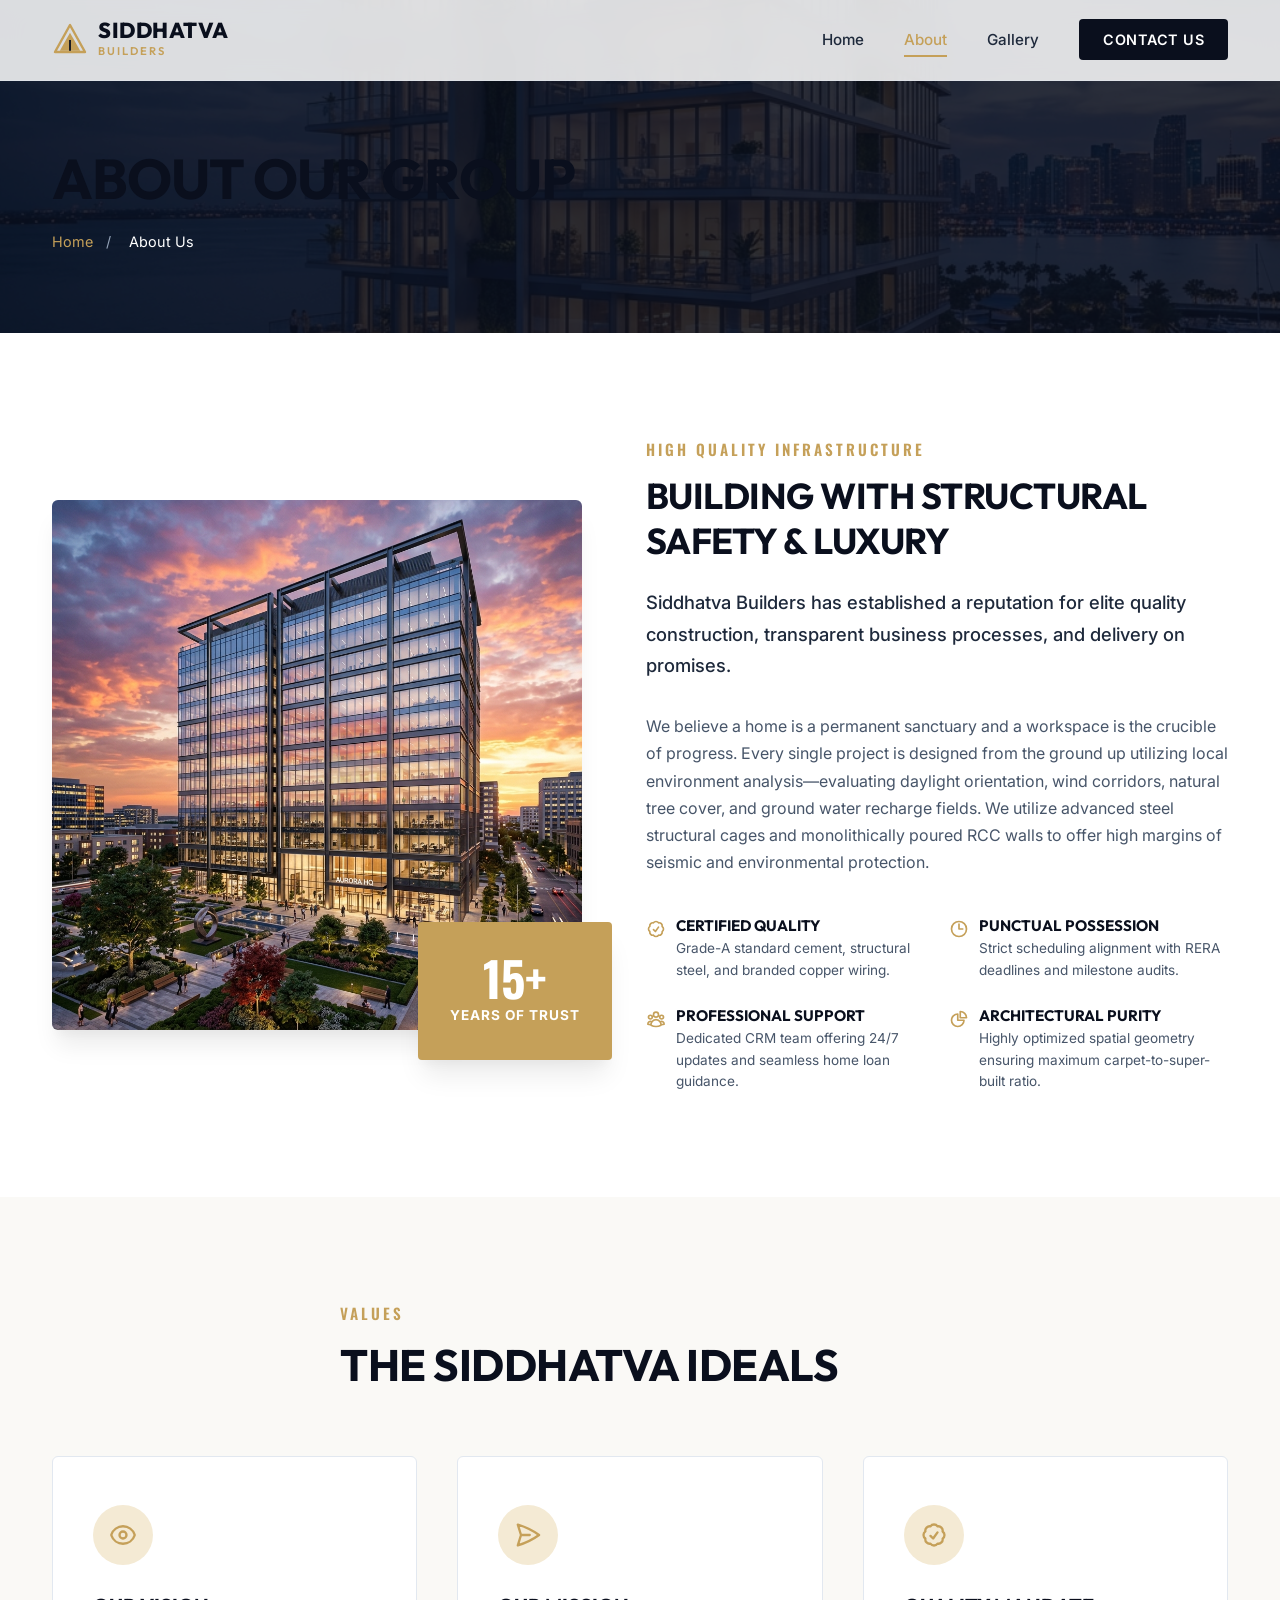
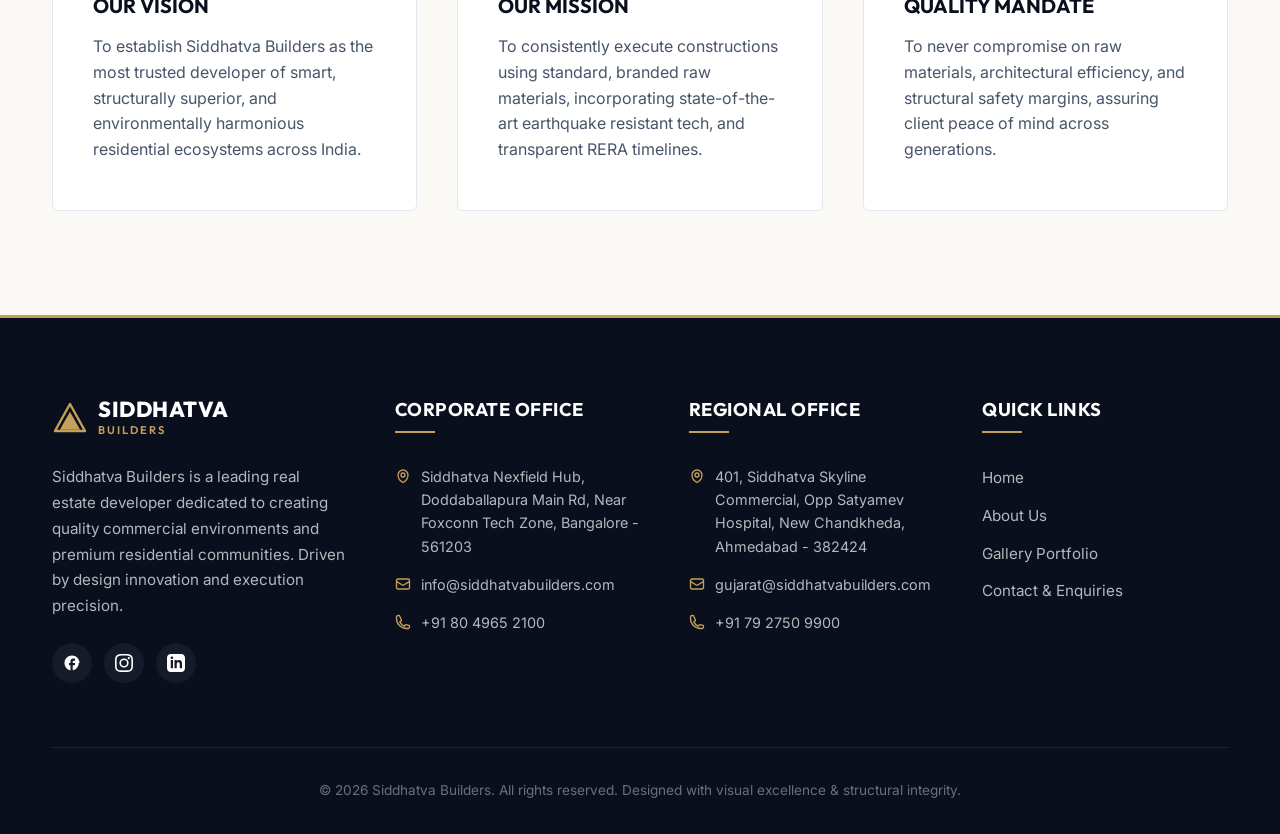
==== about.html @ 28a7b3c6 "Initial commit: Siddhatva Builders premium static website" ====
<!DOCTYPE html>
<html lang="en">
<head>
    <meta charset="utf-8">
    <meta http-equiv="X-UA-Compatible" content="IE=edge">
    <meta name="viewport" content="width=device-width, initial-scale=1">
    
    <title>About Us | Siddhatva Builders</title>
    <meta name="description" content="Learn about Siddhatva Builders' history, leadership, vision, and core values of design excellence and structural safety.">
    <meta name="keywords" content="About Siddhatva Builders, Real Estate Developers, Leadership, Mission, Vision, Structural Safety">
    
    <!-- Favicon -->
    <link rel="icon" type="image/png" href="data:image/svg+xml,<svg xmlns='http://www.w3.org/2000/svg' viewBox='0 0 24 24' fill='%23C5A059'><path d='M12 2L2 22h20L12 2zm0 4l6.5 13H5.5L12 6z'/></svg>">

    <!-- CSS Sheets -->
    <link rel="stylesheet" href="css/style.css">
</head>
<body>

    <!-- Loading Screen -->
    <div class="loading-screen">
        <div class="loader"></div>
    </div>

    <!-- Header Start -->
    <header class="site-header">
        <div class="container">
            <div class="header-container">
                <a href="index.html" class="logo" id="header-logo-link">
                    <svg viewBox="0 0 60 60" fill="none" xmlns="http://www.w3.org/2000/svg">
                        <path d="M30 5L5 50H55L30 5Z" stroke="#C5A059" stroke-width="4" stroke-linejoin="round"/>
                        <path d="M30 18L13 48H47L30 18Z" fill="#C5A059"/>
                        <path d="M30 30V48" stroke="#0A0F1D" stroke-width="3"/>
                    </svg>
                    <div class="logo-text">
                        <span class="brand-title">Siddhatva</span>
                        <span class="brand-subtitle">Builders</span>
                    </div>
                </a>

                <button class="mobile-nav-toggle" aria-label="Toggle menu" id="menu-toggle-button">
                    <span></span>
                    <span></span>
                    <span></span>
                </button>

                <nav class="nav-menu" id="primary-nav-menu">
                    <ul style="display: contents; list-style: none;">
                        <li class="nav-item"><a href="index.html" class="nav-link" id="nav-home">Home</a></li>
                        <li class="nav-item active"><a href="about.html" class="nav-link" id="nav-about">About</a></li>
                        <li class="nav-item"><a href="gallery.html" class="nav-link" id="nav-gallery">Gallery</a></li>
                        <li class="nav-item"><a href="contact.html" class="nav-link contact-btn" id="nav-contact">Contact Us</a></li>
                    </ul>
                </nav>
            </div>
        </div>
    </header>
    <!-- Header End -->

    <!-- Main Content Start -->
    <main class="page-content" style="padding-top: 0;">

        <!-- Page Banner -->
        <section class="page-banner" style="background-image: url('images/hero-skyline.png');" id="about-banner-section">
            <div class="page-banner-overlay"></div>
            <div class="page-banner-content container">
                <h1 class="page-title">About Our Group</h1>
                <nav class="breadcrumb">
                    <a href="index.html">Home</a>
                    <span>/</span>
                    <span class="text-white">About Us</span>
                </nav>
            </div>
        </section>

        <!-- Welcome Section -->
        <section class="section-padding" id="about-welcome-section">
            <div class="container">
                <div class="about-grid">
                    
                    <div class="about-img-box">
                        <img src="images/proj-heights.png" alt="Siddhatva commercial office building" class="about-img-main">
                        <div class="about-experience-badge">
                            <span class="about-experience-num">15+</span>
                            <span class="about-experience-text">Years of Trust</span>
                        </div>
                    </div>

                    <div class="about-content-box">
                        <span class="section-subtitle">High Quality Infrastructure</span>
                        <h2 class="section-title" style="margin-bottom: 1.5rem; font-size: 2.25rem;">Building with Structural Safety & Luxury</h2>
                        <p class="about-intro-text">Siddhatva Builders has established a reputation for elite quality construction, transparent business processes, and delivery on promises.</p>
                        <p class="about-body-text">We believe a home is a permanent sanctuary and a workspace is the crucible of progress. Every single project is designed from the ground up utilizing local environment analysis—evaluating daylight orientation, wind corridors, natural tree cover, and ground water recharge fields. We utilize advanced steel structural cages and monolithically poured RCC walls to offer high margins of seismic and environmental protection.</p>
                        
                        <div class="about-features-list">
                            
                            <div class="about-feature-item">
                                <svg fill="none" stroke="currentColor" stroke-width="2" viewBox="0 0 24 24" xmlns="http://www.w3.org/2000/svg"><path stroke-linecap="round" stroke-linejoin="round" d="M9 12.75L11.25 15 15 9.75M21 12c0 1.268-.63 2.39-1.593 3.068a3.745 3.745 0 01-1.043 3.296 3.745 3.745 0 01-3.296 1.043A3.745 3.745 0 0112 21c-1.268 0-2.39-.63-3.068-1.593a3.746 3.746 0 01-3.296-1.043 3.745 3.745 0 01-1.043-3.296A3.745 3.745 0 013 12c0-1.268.63-2.39 1.593-3.068a3.745 3.745 0 011.043-3.296 3.746 3.746 0 013.296-1.043A3.746 3.746 0 0112 3c1.268 0 2.39.63 3.068 1.593a3.746 3.746 0 013.296 1.043 3.746 3.746 0 011.043 3.296A3.745 3.745 0 0121 12z"></path></svg>
                                <div>
                                    <h4 class="about-feature-title">Certified Quality</h4>
                                    <p class="about-feature-desc">Grade-A standard cement, structural steel, and branded copper wiring.</p>
                                </div>
                            </div>

                            <div class="about-feature-item">
                                <svg fill="none" stroke="currentColor" stroke-width="2" viewBox="0 0 24 24" xmlns="http://www.w3.org/2000/svg"><path stroke-linecap="round" stroke-linejoin="round" d="M12 6v6h4.5m4.5 0a9 9 0 11-18 0 9 9 0 0118 0z"></path></svg>
                                <div>
                                    <h4 class="about-feature-title">Punctual Possession</h4>
                                    <p class="about-feature-desc">Strict scheduling alignment with RERA deadlines and milestone audits.</p>
                                </div>
                            </div>

                            <div class="about-feature-item">
                                <svg fill="none" stroke="currentColor" stroke-width="2" viewBox="0 0 24 24" xmlns="http://www.w3.org/2000/svg"><path stroke-linecap="round" stroke-linejoin="round" d="M18 18.72a9.094 9.094 0 003.741-.479 3 3 0 00-4.682-2.72m.94 3.198l.001.031c0 .225-.012.447-.037.666A11.944 11.944 0 0112 21c-2.17 0-4.207-.576-5.963-1.584A6.062 6.062 0 016 18.719m12 0a5.971 5.971 0 00-.941-3.197m0 0A5.995 5.995 0 0012 12.75a5.995 5.995 0 00-5.058 2.772m0 0a3 3 0 00-4.681 2.72 8.986 8.986 0 003.74.477m.94-3.197a5.971 5.971 0 00-.94 3.197M15 6.75a3 3 0 11-6 0 3 3 0 016 0zm6 3a2.25 2.25 0 11-4.5 0 2.25 2.25 0 014.5 0zm-13.5 0a2.25 2.25 0 11-4.5 0 2.25 2.25 0 014.5 0z"></path></svg>
                                <div>
                                    <h4 class="about-feature-title">Professional Support</h4>
                                    <p class="about-feature-desc">Dedicated CRM team offering 24/7 updates and seamless home loan guidance.</p>
                                </div>
                            </div>

                            <div class="about-feature-item">
                                <svg fill="none" stroke="currentColor" stroke-width="2" viewBox="0 0 24 24" xmlns="http://www.w3.org/2000/svg"><path stroke-linecap="round" stroke-linejoin="round" d="M10.5 6a7.5 7.5 0 107.5 7.5h-7.5V6z"></path><path stroke-linecap="round" stroke-linejoin="round" d="M13.5 10.5H21A7.5 7.5 0 0013.5 3v7.5z"></path></svg>
                                <div>
                                    <h4 class="about-feature-title">Architectural Purity</h4>
                                    <p class="about-feature-desc">Highly optimized spatial geometry ensuring maximum carpet-to-super-built ratio.</p>
                                </div>
                            </div>

                        </div>
                    </div>

                </div>
            </div>
        </section>

        <!-- Core Values Section -->
        <section class="section-padding bg-light" id="about-values-section">
            <div class="container">
                <div class="section-head text-center" style="margin-left: auto; margin-right: auto; max-width: 600px;">
                    <span class="section-subtitle">Values</span>
                    <h2 class="section-title">The Siddhatva Ideals</h2>
                </div>

                <div class="values-grid">
                    
                    <!-- Vision -->
                    <div class="value-card">
                        <div class="value-icon">
                            <svg fill="none" stroke="currentColor" stroke-width="2" viewBox="0 0 24 24" xmlns="http://www.w3.org/2000/svg"><path stroke-linecap="round" stroke-linejoin="round" d="M2.036 12.322a1.012 1.012 0 010-.639C3.423 7.51 7.36 4.5 12 4.5c4.638 0 8.573 3.007 9.963 7.178.07.207.07.43 0 .639C20.577 16.49 16.64 19.5 12 19.5c-4.638 0-8.573-3.007-9.963-7.178z"></path><path stroke-linecap="round" stroke-linejoin="round" d="M15 12a3 3 0 11-6 0 3 3 0 016 0z"></path></svg>
                        </div>
                        <h3 class="value-title">Our Vision</h3>
                        <p>To establish Siddhatva Builders as the most trusted developer of smart, structurally superior, and environmentally harmonious residential ecosystems across India.</p>
                    </div>

                    <!-- Mission -->
                    <div class="value-card">
                        <div class="value-icon">
                            <svg fill="none" stroke="currentColor" stroke-width="2" viewBox="0 0 24 24" xmlns="http://www.w3.org/2000/svg"><path stroke-linecap="round" stroke-linejoin="round" d="M6 12L3.269 3.126A59.768 59.768 0 0121.485 12 59.77 59.77 0 013.27 20.876L5.999 12zm0 0h7.5"></path></svg>
                        </div>
                        <h3 class="value-title">Our Mission</h3>
                        <p>To consistently execute constructions using standard, branded raw materials, incorporating state-of-the-art earthquake resistant tech, and transparent RERA timelines.</p>
                    </div>

                    <!-- Quality -->
                    <div class="value-card">
                        <div class="value-icon">
                            <svg fill="none" stroke="currentColor" stroke-width="2" viewBox="0 0 24 24" xmlns="http://www.w3.org/2000/svg"><path stroke-linecap="round" stroke-linejoin="round" d="M9 12.75L11.25 15 15 9.75M21 12c0 1.268-.63 2.39-1.593 3.068a3.745 3.745 0 01-1.043 3.296 3.745 3.745 0 01-3.296 1.043A3.745 3.745 0 0112 21c-1.268 0-2.39-.63-3.068-1.593a3.746 3.746 0 01-3.296-1.043 3.745 3.745 0 01-1.043-3.296A3.745 3.745 0 013 12c0-1.268.63-2.39 1.593-3.068a3.745 3.745 0 011.043-3.296 3.746 3.746 0 013.296-1.043A3.746 3.746 0 0112 3c1.268 0 2.39.63 3.068 1.593a3.746 3.746 0 013.296 1.043 3.746 3.746 0 011.043 3.296A3.745 3.745 0 0121 12z"></path></svg>
                        </div>
                        <h3 class="value-title">Quality Mandate</h3>
                        <p>To never compromise on raw materials, architectural efficiency, and structural safety margins, assuring client peace of mind across generations.</p>
                    </div>

                </div>
            </div>
        </section>

    </main>
    <!-- Main Content End -->

    <!-- Footer Start -->
    <footer class="site-footer">
        <div class="container">
            <div class="footer-top">
                <div class="footer-grid">
                    
                    <!-- Col 1 -->
                    <div class="footer-widget">
                        <a href="index.html" class="logo" style="margin-bottom: 1.5rem;" id="footer-logo-link">
                            <svg viewBox="0 0 60 60" fill="none" xmlns="http://www.w3.org/2000/svg">
                                <path d="M30 5L5 50H55L30 5Z" stroke="#C5A059" stroke-width="4" stroke-linejoin="round"/>
                                <path d="M30 18L13 48H47L30 18Z" fill="#C5A059"/>
                            </svg>
                            <div class="logo-text">
                                <span class="brand-title" style="color: #fff;">Siddhatva</span>
                                <span class="brand-subtitle">Builders</span>
                            </div>
                        </a>
                        <p class="footer-about-text">Siddhatva Builders is a leading real estate developer dedicated to creating quality commercial environments and premium residential communities. Driven by design innovation and execution precision.</p>
                        <div class="footer-social-links">
                            <a href="#" class="social-icon" aria-label="Facebook">
                                <svg fill="currentColor" viewBox="0 0 24 24" xmlns="http://www.w3.org/2000/svg"><path d="M22 12c0-5.52-4.48-10-10-10S2 6.48 2 12c0 4.84 3.44 8.87 8 9.8V15H8v-3h2V9.5C10 7.57 11.57 6 13.5 6H16v3h-2c-.55 0-1 .45-1 1v2h3v3h-3v6.8c4.56-.93 8-4.96 8-9.8z"/></svg>
                            </a>
                            <a href="#" class="social-icon" aria-label="Instagram">
                                <svg fill="currentColor" viewBox="0 0 24 24" xmlns="http://www.w3.org/2000/svg"><path d="M12 2.163c3.204 0 3.584.012 4.85.07 3.252.148 4.771 1.691 4.919 4.919.058 1.265.069 1.645.069 4.849 0 3.205-.012 3.584-.069 4.849-.149 3.225-1.664 4.771-4.919 4.919-1.266.058-1.644.07-4.85.07-3.204 0-3.584-.012-4.849-.07-3.26-.149-4.771-1.699-4.919-4.92-.058-1.265-.07-1.644-.07-4.849 0-3.204.013-3.583.07-4.849.149-3.227 1.664-4.771 4.919-4.919 1.266-.057 1.645-.069 4.849-.069zM12 0C8.741 0 8.333.014 7.053.072 2.695.272.273 2.69.073 7.051.014 8.333 0 8.741 0 12c0 3.259.014 3.668.072 4.948.2 4.358 2.618 6.78 6.98 6.98 1.281.058 1.689.072 4.948.072 3.259 0 3.668-.014 4.948-.072 4.354-.2 6.782-2.618 6.979-6.98.059-1.28.073-1.689.073-4.948 0-3.259-.014-3.667-.072-4.947-.196-4.354-2.617-6.78-6.979-6.98C15.668.014 15.259 0 12 0zm0 5.838a6.162 6.162 0 100 12.324 6.162 6.162 0 000-12.324zM12 16a4 4 0 110-8 4 4 0 010 8zm6.406-11.845a1.44 1.44 0 100 2.881 1.44 1.44 0 000-2.881z"/></svg>
                            </a>
                            <a href="#" class="social-icon" aria-label="LinkedIn">
                                <svg fill="currentColor" viewBox="0 0 24 24" xmlns="http://www.w3.org/2000/svg"><path d="M19 0h-14c-2.761 0-5 2.239-5 5v14c0 2.761 2.239 5 5 5h14c2.762 0 5-2.239 5-5v-14c0-2.761-2.238-5-5-5zm-11 19h-3v-11h3v11zm-1.5-12.268c-.966 0-1.75-.779-1.75-1.75s.784-1.75 1.75-1.75 1.75.779 1.75 1.75-.784 1.75-1.75 1.75zm13.5 12.268h-3v-5.604c0-3.368-4-3.113-4 0v5.604h-3v-11h3v1.765c1.396-2.586 7-2.777 7 2.476v6.759z"/></svg>
                            </a>
                        </div>
                    </div>

                    <!-- Col 2 -->
                    <div class="footer-widget">
                        <h4 class="footer-widget-title">Corporate Office</h4>
                        <ul class="footer-contact-list">
                            <li class="footer-contact-item">
                                <svg fill="none" stroke="currentColor" stroke-width="2" viewBox="0 0 24 24" xmlns="http://www.w3.org/2000/svg"><path stroke-linecap="round" stroke-linejoin="round" d="M15 10.5a3 3 0 11-6 0 3 3 0 016 0z"></path><path stroke-linecap="round" stroke-linejoin="round" d="M19.5 10.5c0 7.142-7.5 11.25-7.5 11.25s-7.5-4.108-7.5-11.25c0-4.142 3.358-7.5 7.5-7.5s7.5 3.358 7.5 7.5z"></path></svg>
                                <span>Siddhatva Nexfield Hub, Doddaballapura Main Rd, Near Foxconn Tech Zone, Bangalore - 561203</span>
                            </li>
                            <li class="footer-contact-item">
                                <svg fill="none" stroke="currentColor" stroke-width="2" viewBox="0 0 24 24" xmlns="http://www.w3.org/2000/svg"><path stroke-linecap="round" stroke-linejoin="round" d="M21.75 6.75v10.5a2.25 2.25 0 01-2.25 2.25h-15a2.25 2.25 0 01-2.25-2.25V6.75m19.5 0A2.25 2.25 0 0019.5 4.5h-15a2.25 2.25 0 00-2.25 2.25m19.5 0v.243a2.25 2.25 0 01-1.07 1.916l-7.5 4.615a2.25 2.25 0 01-2.36 0L3.32 8.91a2.25 2.25 0 01-1.07-1.916V6.75"></path></svg>
                                <span>info@siddhatvabuilders.com</span>
                            </li>
                            <li class="footer-contact-item">
                                <svg fill="none" stroke="currentColor" stroke-width="2" viewBox="0 0 24 24" xmlns="http://www.w3.org/2000/svg"><path stroke-linecap="round" stroke-linejoin="round" d="M2.25 6.75c0 8.284 6.716 15 15 15h2.25a2.25 2.25 0 002.25-2.25v-1.372c0-.516-.351-.966-.852-1.091l-4.423-1.106c-.44-.11-.902.055-1.173.417l-1.514 2.018a14.953 14.953 0 01-6.577-6.577l2.018-1.514c.362-.272.527-.734.417-1.173L6.963 3.102a1.125 1.125 0 00-1.091-.852H4.5A2.25 2.25 0 002.25 4.5v2.25z"></path></svg>
                                <span>+91 80 4965 2100</span>
                            </li>
                        </ul>
                    </div>

                    <!-- Col 3 -->
                    <div class="footer-widget">
                        <h4 class="footer-widget-title">Regional Office</h4>
                        <ul class="footer-contact-list">
                            <li class="footer-contact-item">
                                <svg fill="none" stroke="currentColor" stroke-width="2" viewBox="0 0 24 24" xmlns="http://www.w3.org/2000/svg"><path stroke-linecap="round" stroke-linejoin="round" d="M15 10.5a3 3 0 11-6 0 3 3 0 016 0z"></path><path stroke-linecap="round" stroke-linejoin="round" d="M19.5 10.5c0 7.142-7.5 11.25-7.5 11.25s-7.5-4.108-7.5-11.25c0-4.142 3.358-7.5 7.5-7.5s7.5 3.358 7.5 7.5z"></path></svg>
                                <span>401, Siddhatva Skyline Commercial, Opp Satyamev Hospital, New Chandkheda, Ahmedabad - 382424</span>
                            </li>
                            <li class="footer-contact-item">
                                <svg fill="none" stroke="currentColor" stroke-width="2" viewBox="0 0 24 24" xmlns="http://www.w3.org/2000/svg"><path stroke-linecap="round" stroke-linejoin="round" d="M21.75 6.75v10.5a2.25 2.25 0 01-2.25 2.25h-15a2.25 2.25 0 01-2.25-2.25V6.75m19.5 0A2.25 2.25 0 0019.5 4.5h-15a2.25 2.25 0 00-2.25 2.25m19.5 0v.243a2.25 2.25 0 01-1.07 1.916l-7.5 4.615a2.25 2.25 0 01-2.36 0L3.32 8.91a2.25 2.25 0 01-1.07-1.916V6.75"></path></svg>
                                <span>gujarat@siddhatvabuilders.com</span>
                            </li>
                            <li class="footer-contact-item">
                                <svg fill="none" stroke="currentColor" stroke-width="2" viewBox="0 0 24 24" xmlns="http://www.w3.org/2000/svg"><path stroke-linecap="round" stroke-linejoin="round" d="M2.25 6.75c0 8.284 6.716 15 15 15h2.25a2.25 2.25 0 002.25-2.25v-1.372c0-.516-.351-.966-.852-1.091l-4.423-1.106c-.44-.11-.902.055-1.173.417l-1.514 2.018a14.953 14.953 0 01-6.577-6.577l2.018-1.514c.362-.272.527-.734.417-1.173L6.963 3.102a1.125 1.125 0 00-1.091-.852H4.5A2.25 2.25 0 002.25 4.5v2.25z"></path></svg>
                                <span>+91 79 2750 9900</span>
                            </li>
                        </ul>
                    </div>

                    <!-- Col 4 -->
                    <div class="footer-widget">
                        <h4 class="footer-widget-title">Quick Links</h4>
                        <ul class="footer-links-list">
                            <li class="footer-link-item"><a href="index.html">Home</a></li>
                            <li class="footer-link-item"><a href="about.html">About Us</a></li>
                            <li class="footer-link-item"><a href="gallery.html">Gallery Portfolio</a></li>
                            <li class="footer-link-item"><a href="contact.html">Contact & Enquiries</a></li>
                        </ul>
                    </div>

                </div>
            </div>
            
            <div class="footer-bottom">
                <p>&copy; 2026 Siddhatva Builders. All rights reserved. Designed with visual excellence & structural integrity.</p>
            </div>
        </div>
    </footer>
    <!-- Footer End -->

    <!-- Core Script -->
    <script src="js/main.js"></script>
</body>
</html>
---- css/style.css ----
/* 
   Siddhatva Builders - Core Design System & Styling
   Author: Antigravity AI
*/

/* Imports */
@import url('https://fonts.googleapis.com/css2?family=Inter:wght@300;400;500;600;700&family=Oswald:wght@400;500;600;700&family=Outfit:wght@300;400;500;600;700;800&display=swap');

/* CSS Variables */
:root {
    --color-dark: #0A0F1D;
    --color-dark-muted: #1E293B;
    --color-dark-card: #151C2C;
    --color-gold: #C5A059;
    --color-gold-hover: #E2B66B;
    --color-gold-light: #F4EAD4;
    --color-green: #14532D;
    --color-green-light: #DCFCE7;
    --color-white: #FFFFFF;
    --color-bg-light: #FAF9F6; /* Luxury Warm Alabaster */
    --color-bg-alt: #F1F5F9;
    --color-border: #E2E8F0;
    --color-text-body: #475569;
    --color-text-light: #94A3B8;

    --font-heading: 'Outfit', sans-serif;
    --font-accent: 'Oswald', sans-serif;
    --font-body: 'Inter', sans-serif;

    --transition-fast: all 0.25s cubic-bezier(0.4, 0, 0.2, 1);
    --transition-normal: all 0.4s cubic-bezier(0.4, 0, 0.2, 1);
    --transition-slow: all 0.8s cubic-bezier(0.4, 0, 0.2, 1);

    --shadow-sm: 0 2px 4px rgba(0,0,0,0.02), 0 1px 2px rgba(0,0,0,0.04);
    --shadow-md: 0 10px 15px -3px rgba(0,0,0,0.05), 0 4px 6px -2px rgba(0,0,0,0.02);
    --shadow-lg: 0 20px 25px -5px rgba(0,0,0,0.08), 0 10px 10px -5px rgba(0,0,0,0.03);
    --shadow-luxury: 0 30px 60px -15px rgba(10, 15, 29, 0.12);
}

/* Global Reset */
*, *::before, *::after {
    box-sizing: border-box;
    margin: 0;
    padding: 0;
}

html {
    scroll-behavior: smooth;
    font-size: 16px;
    -webkit-text-size-adjust: 100%;
}

body {
    font-family: var(--font-body);
    background-color: var(--color-white);
    color: var(--color-text-body);
    line-height: 1.6;
    overflow-x: hidden;
}

/* Typography Selection */
h1, h2, h3, h4, h5, h6 {
    font-family: var(--font-heading);
    color: var(--color-dark);
    font-weight: 700;
    line-height: 1.25;
}

a {
    color: inherit;
    text-decoration: none;
    transition: var(--transition-fast);
}

img {
    max-width: 100%;
    height: auto;
    display: block;
}

/* Common Layout Utilities */
.container {
    width: 100%;
    max-width: 1240px;
    margin: 0 auto;
    padding: 0 2rem;
}

.section-padding {
    padding: 6.5rem 0;
}

.text-gold { color: var(--color-gold); }
.text-white { color: var(--color-white); }
.text-muted { color: var(--color-text-light); }
.bg-dark { background-color: var(--color-dark); color: var(--color-white); }
.bg-light { background-color: var(--color-bg-light); }
.bg-alt { background-color: var(--color-bg-alt); }

/* Header & Navigation Styling */
.site-header {
    position: fixed;
    top: 0;
    left: 0;
    width: 100%;
    z-index: 1000;
    background-color: rgba(255, 255, 255, 0.85);
    backdrop-filter: blur(12px);
    -webkit-backdrop-filter: blur(12px);
    border-bottom: 1px solid rgba(226, 232, 240, 0.5);
    transition: var(--transition-normal);
}

.site-header.scrolled {
    background-color: rgba(255, 255, 255, 0.98);
    box-shadow: var(--shadow-md);
    padding: 0.5rem 0;
}

.header-container {
    display: flex;
    justify-content: space-between;
    align-items: center;
    height: 80px;
    transition: var(--transition-normal);
}

.site-header.scrolled .header-container {
    height: 70px;
}

/* Responsive Logo Link */
.logo {
    display: flex;
    align-items: center;
    font-family: var(--font-heading);
    font-weight: 800;
    font-size: 1.5rem;
    color: var(--color-dark);
    letter-spacing: -0.5px;
}

.logo svg {
    margin-right: 10px;
    height: 36px;
    width: auto;
}

.logo-text {
    display: flex;
    flex-direction: column;
}

.logo-text .brand-title {
    font-size: 1.35rem;
    line-height: 1.1;
    font-weight: 800;
    text-transform: uppercase;
    letter-spacing: 0.5px;
}

.logo-text .brand-subtitle {
    font-size: 0.7rem;
    color: var(--color-gold);
    font-weight: 600;
    letter-spacing: 2px;
    text-transform: uppercase;
}

/* Nav Menu */
.nav-menu {
    display: flex;
    list-style: none;
    gap: 2.5rem;
    align-items: center;
}

.nav-link {
    font-size: 0.95rem;
    font-weight: 500;
    color: var(--color-dark-muted);
    position: relative;
    padding: 0.5rem 0;
}

.nav-link::after {
    content: '';
    position: absolute;
    bottom: 0;
    left: 0;
    width: 0;
    height: 2px;
    background-color: var(--color-gold);
    transition: var(--transition-fast);
}

.nav-link:hover {
    color: var(--color-gold);
}

.nav-link:hover::after,
.nav-item.active .nav-link::after {
    width: 100%;
}

.nav-item.active .nav-link {
    color: var(--color-gold);
}

.contact-btn {
    background-color: var(--color-dark);
    color: var(--color-white) !important;
    padding: 0.75rem 1.5rem;
    border-radius: 4px;
    font-weight: 600;
    font-size: 0.9rem;
    text-transform: uppercase;
    letter-spacing: 0.5px;
    transition: var(--transition-fast);
}

.contact-btn:hover {
    background-color: var(--color-gold);
    transform: translateY(-2px);
    box-shadow: 0 4px 12px rgba(197, 160, 89, 0.3);
}

/* Mobile Nav Toggle */
.mobile-nav-toggle {
    display: none;
    background: none;
    border: none;
    cursor: pointer;
    padding: 0.5rem;
    z-index: 1001;
}

.mobile-nav-toggle span {
    display: block;
    width: 25px;
    height: 2px;
    background-color: var(--color-dark);
    margin: 5px 0;
    transition: var(--transition-fast);
}

/* Hero Slider Section */
.hero-slider-container {
    height: 100vh;
    position: relative;
    overflow: hidden;
    background-color: var(--color-dark);
}

.slider-wrapper {
    width: 100%;
    height: 100%;
    position: relative;
}

.slide {
    position: absolute;
    top: 0;
    left: 0;
    width: 100%;
    height: 100%;
    opacity: 0;
    visibility: hidden;
    transition: opacity 1.2s ease-in-out, visibility 1.2s ease-in-out;
    z-index: 1;
}

.slide.active {
    opacity: 1;
    visibility: visible;
    z-index: 2;
}

.slide-bg {
    position: absolute;
    top: 0;
    left: 0;
    width: 100%;
    height: 100%;
    background-size: cover;
    background-position: center;
    transform: scale(1.1);
    transition: transform 6s ease-out;
}

.slide.active .slide-bg {
    transform: scale(1.02);
}

.slide-overlay {
    position: absolute;
    top: 0;
    left: 0;
    width: 100%;
    height: 100%;
    background: linear-gradient(to right, rgba(10, 15, 29, 0.8) 0%, rgba(10, 15, 29, 0.4) 60%, rgba(10, 15, 29, 0.7) 100%);
    z-index: 2;
}

.slide-content-container {
    position: absolute;
    top: 0;
    left: 0;
    width: 100%;
    height: 100%;
    z-index: 3;
    display: flex;
    align-items: center;
}

.slide-content {
    max-width: 700px;
    color: var(--color-white);
    opacity: 0;
    transform: translateY(40px);
    transition: transform 1.2s cubic-bezier(0.16, 1, 0.3, 1), opacity 1.2s ease-out;
    transition-delay: 0.3s;
}

.slide.active .slide-content {
    opacity: 1;
    transform: translateY(0);
}

.slide-tag {
    font-family: var(--font-accent);
    color: var(--color-gold);
    text-transform: uppercase;
    font-size: 1.1rem;
    font-weight: 600;
    letter-spacing: 4px;
    margin-bottom: 1.25rem;
    display: inline-block;
}

.slide-title {
    font-size: 4rem;
    font-weight: 700;
    line-height: 1.15;
    margin-bottom: 1.5rem;
    text-transform: uppercase;
    letter-spacing: -1px;
}

.slide-desc {
    font-size: 1.15rem;
    color: rgba(255, 255, 255, 0.85);
    margin-bottom: 2.5rem;
    max-width: 600px;
    font-weight: 400;
}

/* Buttons */
.btn {
    display: inline-flex;
    align-items: center;
    justify-content: center;
    padding: 1rem 2.25rem;
    border-radius: 4px;
    font-weight: 600;
    font-size: 0.95rem;
    text-transform: uppercase;
    letter-spacing: 1px;
    cursor: pointer;
    transition: var(--transition-fast);
    border: none;
}

.btn-primary {
    background-color: var(--color-gold);
    color: var(--color-white);
}

.btn-primary:hover {
    background-color: var(--color-gold-hover);
    transform: translateY(-2px);
    box-shadow: 0 10px 20px rgba(197, 160, 89, 0.3);
}

.btn-outline {
    background-color: transparent;
    color: var(--color-white);
    border: 2px solid rgba(255, 255, 255, 0.4);
    margin-left: 1rem;
}

.btn-outline:hover {
    background-color: var(--color-white);
    color: var(--color-dark);
    border-color: var(--color-white);
    transform: translateY(-2px);
}

/* Slider Navigation Controls */
.slider-arrow {
    position: absolute;
    top: 50%;
    transform: translateY(-50%);
    width: 60px;
    height: 60px;
    border-radius: 50%;
    background-color: rgba(255, 255, 255, 0.08);
    border: 1px solid rgba(255, 255, 255, 0.15);
    display: flex;
    align-items: center;
    justify-content: center;
    cursor: pointer;
    color: var(--color-white);
    z-index: 10;
    transition: var(--transition-fast);
    backdrop-filter: blur(4px);
}

.slider-arrow:hover {
    background-color: var(--color-gold);
    border-color: var(--color-gold);
    color: var(--color-white);
    box-shadow: 0 0 15px rgba(197, 160, 89, 0.4);
}

.slider-arrow-left {
    left: 40px;
}

.slider-arrow-right {
    right: 40px;
}

.slider-indicators {
    position: absolute;
    bottom: 40px;
    left: 50%;
    transform: translateX(-50%);
    display: flex;
    gap: 15px;
    z-index: 10;
}

.indicator {
    width: 12px;
    height: 12px;
    border-radius: 50%;
    background-color: rgba(255, 255, 255, 0.3);
    cursor: pointer;
    transition: var(--transition-fast);
}

.indicator.active {
    background-color: var(--color-gold);
    transform: scale(1.25);
    box-shadow: 0 0 8px var(--color-gold);
}

/* Highlights Grid Section */
.highlights-section {
    position: relative;
    z-index: 15;
    margin-top: -60px;
}

.highlights-grid {
    display: grid;
    grid-template-columns: repeat(4, 1fr);
    gap: 0;
    box-shadow: var(--shadow-luxury);
    border-radius: 8px;
    overflow: hidden;
}

.highlight-card {
    background-color: var(--color-white);
    padding: 3rem 2rem;
    text-align: center;
    border-right: 1px solid var(--color-border);
    transition: var(--transition-normal);
    position: relative;
}

.highlight-card::after {
    content: '';
    position: absolute;
    bottom: 0;
    left: 0;
    width: 100%;
    height: 4px;
    background-color: var(--color-gold);
    transform: scaleX(0);
    transition: var(--transition-normal);
}

.highlight-card:last-child {
    border-right: none;
}

.highlight-card:hover {
    transform: translateY(-8px);
    z-index: 2;
    box-shadow: var(--shadow-lg);
}

.highlight-card:hover::after {
    transform: scaleX(1);
}

.highlight-icon {
    margin-bottom: 1.5rem;
    color: var(--color-gold);
    display: inline-block;
}

.highlight-icon svg {
    height: 50px;
    width: 50px;
    stroke-width: 1.5px;
}

.highlight-title {
    font-size: 1.15rem;
    font-weight: 600;
    margin-bottom: 0.75rem;
    text-transform: uppercase;
    letter-spacing: 0.5px;
    color: var(--color-dark);
}

.highlight-desc {
    font-size: 0.9rem;
    color: var(--color-text-body);
    line-height: 1.5;
}

/* Section Head Styling */
.section-head {
    max-width: 800px;
    margin-bottom: 4rem;
}

.section-subtitle {
    font-family: var(--font-accent);
    color: var(--color-gold);
    font-size: 0.95rem;
    font-weight: 600;
    letter-spacing: 3px;
    text-transform: uppercase;
    margin-bottom: 0.75rem;
    display: block;
}

.section-title {
    font-size: 2.75rem;
    font-weight: 700;
    text-transform: uppercase;
    letter-spacing: -0.5px;
    color: var(--color-dark);
}

/* Projects Showcase */
.project-filter-bar {
    display: flex;
    gap: 1rem;
    margin-bottom: 3rem;
    flex-wrap: wrap;
}

.filter-btn {
    background: none;
    border: none;
    padding: 0.6rem 1.5rem;
    font-family: var(--font-body);
    font-size: 0.9rem;
    font-weight: 600;
    color: var(--color-text-body);
    cursor: pointer;
    border-radius: 30px;
    transition: var(--transition-fast);
    border: 1px solid var(--color-border);
}

.filter-btn:hover,
.filter-btn.active {
    background-color: var(--color-dark);
    color: var(--color-white);
    border-color: var(--color-dark);
}

.projects-grid {
    display: grid;
    grid-template-columns: repeat(2, 1fr);
    gap: 2.5rem;
}

.project-card {
    border-radius: 8px;
    overflow: hidden;
    background-color: var(--color-white);
    box-shadow: var(--shadow-md);
    transition: var(--transition-normal);
    position: relative;
    border: 1px solid rgba(226, 232, 240, 0.5);
}

.project-card:hover {
    transform: translateY(-8px);
    box-shadow: var(--shadow-lg);
}

.project-image-wrapper {
    height: 360px;
    overflow: hidden;
    position: relative;
}

.project-image-wrapper img {
    width: 100%;
    height: 100%;
    object-fit: cover;
    transition: var(--transition-slow);
}

.project-card:hover .project-image-wrapper img {
    transform: scale(1.05);
}

.project-status-badge {
    position: absolute;
    top: 20px;
    left: 20px;
    padding: 0.4rem 1rem;
    background-color: var(--color-gold);
    color: var(--color-white);
    font-size: 0.75rem;
    font-weight: 700;
    text-transform: uppercase;
    letter-spacing: 1px;
    border-radius: 3px;
    box-shadow: 0 4px 6px rgba(0,0,0,0.1);
    z-index: 2;
}

.project-status-badge.completed {
    background-color: var(--color-dark-muted);
}

.project-info {
    padding: 2rem;
    position: relative;
}

.project-category {
    font-size: 0.8rem;
    color: var(--color-gold);
    font-weight: 600;
    text-transform: uppercase;
    letter-spacing: 1.5px;
    margin-bottom: 0.5rem;
}

.project-card-title {
    font-size: 1.5rem;
    font-weight: 700;
    margin-bottom: 0.75rem;
    text-transform: uppercase;
    letter-spacing: -0.5px;
}

.project-location {
    font-size: 0.9rem;
    color: var(--color-text-light);
    margin-bottom: 1.25rem;
    display: flex;
    align-items: center;
    gap: 6px;
}

.project-location svg {
    height: 16px;
    width: 16px;
}

.project-features {
    display: flex;
    gap: 1.5rem;
    border-top: 1px solid var(--color-border);
    padding-top: 1.25rem;
}

.feature-tag {
    font-size: 0.85rem;
    font-weight: 500;
    color: var(--color-text-body);
    display: flex;
    align-items: center;
    gap: 5px;
}

.feature-tag svg {
    height: 16px;
    width: 16px;
    color: var(--color-gold);
}

/* Call To Action Parallax Banner */
.cta-banner {
    position: relative;
    padding: 8rem 0;
    background-size: cover;
    background-position: center;
    background-attachment: fixed;
    color: var(--color-white);
    text-align: center;
}

.cta-overlay {
    position: absolute;
    top: 0;
    left: 0;
    width: 100%;
    height: 100%;
    background-color: rgba(10, 15, 29, 0.85);
    z-index: 1;
}

.cta-content {
    position: relative;
    z-index: 2;
    max-width: 800px;
    margin: 0 auto;
}

.cta-title {
    font-size: 3rem;
    font-weight: 700;
    text-transform: uppercase;
    margin-bottom: 1.5rem;
    letter-spacing: -0.5px;
}

.cta-desc {
    font-size: 1.2rem;
    color: rgba(255, 255, 255, 0.8);
    margin-bottom: 3rem;
    line-height: 1.7;
}

/* Quality Credentials Grid */
.credentials-grid {
    display: grid;
    grid-template-columns: repeat(4, 1fr);
    gap: 2rem;
}

.credential-item {
    background-color: var(--color-white);
    border: 1px solid var(--color-border);
    padding: 2.5rem 1.5rem;
    text-align: center;
    border-radius: 6px;
    transition: var(--transition-normal);
}

.credential-item:hover {
    box-shadow: var(--shadow-md);
    border-color: var(--color-gold);
    transform: translateY(-5px);
}

.credential-logo {
    height: 70px;
    margin-bottom: 1.5rem;
    display: flex;
    align-items: center;
    justify-content: center;
    color: var(--color-gold);
}

.credential-logo svg {
    height: 55px;
    width: 55px;
}

.credential-title {
    font-size: 1rem;
    font-weight: 700;
    text-transform: uppercase;
    letter-spacing: 0.5px;
    margin-bottom: 0.5rem;
    color: var(--color-dark);
}

.credential-desc {
    font-size: 0.85rem;
    color: var(--color-text-body);
}

/* Page Banner */
.page-banner {
    position: relative;
    padding: 9rem 0 5rem;
    background-color: var(--color-dark);
    color: var(--color-white);
    background-size: cover;
    background-position: center;
}

.page-banner-overlay {
    position: absolute;
    top: 0;
    left: 0;
    width: 100%;
    height: 100%;
    background-color: rgba(10, 15, 29, 0.85);
    z-index: 1;
}

.page-banner-content {
    position: relative;
    z-index: 2;
}

.page-title {
    font-size: 3.5rem;
    font-weight: 700;
    text-transform: uppercase;
    margin-bottom: 1rem;
    letter-spacing: -1px;
}

.breadcrumb {
    display: flex;
    list-style: none;
    gap: 8px;
    font-size: 0.9rem;
    color: var(--color-text-light);
}

.breadcrumb a {
    color: var(--color-gold);
}

.breadcrumb a:hover {
    color: var(--color-gold-hover);
}

.breadcrumb span {
    margin: 0 5px;
}

/* About Section Specifics */
.about-grid {
    display: grid;
    grid-template-columns: 1fr 1.1fr;
    gap: 4rem;
    align-items: center;
}

.about-img-box {
    position: relative;
}

.about-img-main {
    border-radius: 6px;
    box-shadow: var(--shadow-lg);
}

.about-experience-badge {
    position: absolute;
    bottom: -30px;
    right: -30px;
    background-color: var(--color-gold);
    color: var(--color-white);
    padding: 2rem;
    border-radius: 4px;
    text-align: center;
    box-shadow: var(--shadow-lg);
}

.about-experience-num {
    display: block;
    font-size: 3rem;
    font-weight: 800;
    line-height: 1;
    font-family: var(--font-accent);
}

.about-experience-text {
    font-size: 0.85rem;
    text-transform: uppercase;
    font-weight: 700;
    letter-spacing: 1px;
}

.about-intro-text {
    font-size: 1.15rem;
    line-height: 1.7;
    margin-bottom: 2rem;
    color: var(--color-dark-muted);
    font-weight: 500;
}

.about-body-text {
    margin-bottom: 2.5rem;
    line-height: 1.7;
}

.about-features-list {
    display: grid;
    grid-template-columns: repeat(2, 1fr);
    gap: 1.5rem;
    margin-top: 2rem;
}

.about-feature-item {
    display: flex;
    align-items: flex-start;
    gap: 10px;
}

.about-feature-item svg {
    height: 20px;
    width: 20px;
    color: var(--color-gold);
    flex-shrink: 0;
    margin-top: 3px;
}

.about-feature-title {
    font-size: 0.95rem;
    font-weight: 700;
    color: var(--color-dark);
    margin-bottom: 3px;
    text-transform: uppercase;
}

.about-feature-desc {
    font-size: 0.85rem;
    color: var(--color-text-body);
}

/* Core Values Section */
.values-grid {
    display: grid;
    grid-template-columns: repeat(3, 1fr);
    gap: 2.5rem;
    margin-top: 4rem;
}

.value-card {
    background-color: var(--color-white);
    padding: 3rem 2.5rem;
    border-radius: 6px;
    border: 1px solid var(--color-border);
    transition: var(--transition-normal);
}

.value-card:hover {
    transform: translateY(-5px);
    box-shadow: var(--shadow-md);
    border-color: var(--color-gold);
}

.value-icon {
    height: 60px;
    width: 60px;
    border-radius: 50%;
    background-color: var(--color-gold-light);
    color: var(--color-gold);
    display: flex;
    align-items: center;
    justify-content: center;
    margin-bottom: 1.75rem;
}

.value-icon svg {
    height: 28px;
    width: 28px;
}

.value-title {
    font-size: 1.25rem;
    font-weight: 700;
    text-transform: uppercase;
    margin-bottom: 1rem;
    color: var(--color-dark);
}

/* Gallery Section Details */
.gallery-grid {
    display: grid;
    grid-template-columns: repeat(3, 1fr);
    gap: 2rem;
}

.gallery-item {
    position: relative;
    border-radius: 6px;
    overflow: hidden;
    height: 280px;
    box-shadow: var(--shadow-sm);
    cursor: pointer;
}

.gallery-item img {
    width: 100%;
    height: 100%;
    object-fit: cover;
    transition: var(--transition-slow);
}

.gallery-item-overlay {
    position: absolute;
    top: 0;
    left: 0;
    width: 100%;
    height: 100%;
    background-color: rgba(10, 15, 29, 0.85);
    opacity: 0;
    display: flex;
    flex-direction: column;
    align-items: center;
    justify-content: center;
    transition: var(--transition-normal);
    z-index: 2;
    padding: 2rem;
    text-align: center;
}

.gallery-item:hover img {
    transform: scale(1.08);
}

.gallery-item:hover .gallery-item-overlay {
    opacity: 1;
}

.gallery-zoom-icon {
    height: 45px;
    width: 45px;
    border-radius: 50%;
    background-color: var(--color-gold);
    color: var(--color-white);
    display: flex;
    align-items: center;
    justify-content: center;
    margin-bottom: 1rem;
    transform: translateY(15px);
    transition: var(--transition-normal);
}

.gallery-item:hover .gallery-zoom-icon {
    transform: translateY(0);
}

.gallery-zoom-icon svg {
    height: 20px;
    width: 20px;
}

.gallery-item-title {
    color: var(--color-white);
    font-size: 1.15rem;
    font-weight: 700;
    text-transform: uppercase;
    letter-spacing: 0.5px;
    margin-bottom: 0.25rem;
}

.gallery-item-category {
    color: var(--color-gold);
    font-size: 0.8rem;
    text-transform: uppercase;
    font-weight: 600;
    letter-spacing: 1px;
}

/* Lightbox Modal */
.lightbox {
    position: fixed;
    top: 0;
    left: 0;
    width: 100%;
    height: 100%;
    background-color: rgba(10, 15, 29, 0.98);
    z-index: 2000;
    display: flex;
    align-items: center;
    justify-content: center;
    opacity: 0;
    visibility: hidden;
    transition: var(--transition-normal);
    padding: 2rem;
}

.lightbox.active {
    opacity: 1;
    visibility: visible;
}

.lightbox-content {
    max-width: 90%;
    max-height: 80vh;
    position: relative;
    transform: scale(0.95);
    transition: var(--transition-normal);
}

.lightbox.active .lightbox-content {
    transform: scale(1);
}

.lightbox-img {
    max-width: 100%;
    max-height: 80vh;
    border-radius: 4px;
    box-shadow: var(--shadow-lg);
}

.lightbox-close {
    position: absolute;
    top: 30px;
    right: 30px;
    background: none;
    border: none;
    color: var(--color-white);
    font-size: 2.5rem;
    cursor: pointer;
    transition: var(--transition-fast);
}

.lightbox-close:hover {
    color: var(--color-gold);
    transform: scale(1.1);
}

.lightbox-caption {
    color: var(--color-white);
    text-align: center;
    margin-top: 1.5rem;
    font-size: 1.1rem;
    font-weight: 600;
    text-transform: uppercase;
}

/* Contact Page Grid Layout */
.contact-grid {
    display: grid;
    grid-template-columns: 1fr 1.5fr;
    gap: 4rem;
}

.contact-info-cards {
    display: flex;
    flex-direction: column;
    gap: 2rem;
}

.office-card {
    background-color: var(--color-white);
    border: 1px solid var(--color-border);
    padding: 2.5rem;
    border-radius: 6px;
    box-shadow: var(--shadow-sm);
    transition: var(--transition-normal);
}

.office-card:hover {
    border-color: var(--color-gold);
    box-shadow: var(--shadow-md);
}

.office-title {
    font-size: 1.25rem;
    font-weight: 700;
    text-transform: uppercase;
    color: var(--color-dark);
    margin-bottom: 1.5rem;
    border-bottom: 2px solid var(--color-gold);
    padding-bottom: 0.5rem;
    display: inline-block;
}

.office-details {
    display: flex;
    flex-direction: column;
    gap: 1.25rem;
}

.detail-item {
    display: flex;
    align-items: flex-start;
    gap: 12px;
}

.detail-item svg {
    height: 20px;
    width: 20px;
    color: var(--color-gold);
    flex-shrink: 0;
    margin-top: 3px;
}

.detail-item p {
    font-size: 0.95rem;
    line-height: 1.5;
}

/* Form Styling */
.contact-form-box {
    background-color: var(--color-bg-light);
    border: 1px solid var(--color-border);
    padding: 3.5rem;
    border-radius: 6px;
}

.form-title {
    font-size: 1.75rem;
    font-weight: 700;
    text-transform: uppercase;
    margin-bottom: 2rem;
    color: var(--color-dark);
}

.form-grid {
    display: grid;
    grid-template-columns: 1fr 1fr;
    gap: 1.5rem;
    margin-bottom: 1.5rem;
}

.form-group {
    display: flex;
    flex-direction: column;
    gap: 6px;
}

.form-group.full-width {
    grid-column: span 2;
}

.form-label {
    font-size: 0.85rem;
    font-weight: 600;
    color: var(--color-dark-muted);
    text-transform: uppercase;
    letter-spacing: 0.5px;
}

.form-control {
    font-family: var(--font-body);
    font-size: 0.95rem;
    padding: 0.9rem 1.2rem;
    border: 1px solid var(--color-border);
    border-radius: 4px;
    background-color: var(--color-white);
    color: var(--color-dark);
    transition: var(--transition-fast);
}

.form-control:focus {
    outline: none;
    border-color: var(--color-gold);
    box-shadow: 0 0 0 3px rgba(197, 160, 89, 0.15);
}

textarea.form-control {
    resize: vertical;
    min-height: 150px;
}

/* Form Message States */
.form-message {
    padding: 1rem;
    border-radius: 4px;
    font-size: 0.95rem;
    font-weight: 500;
    margin-bottom: 1.5rem;
    display: none;
}

.form-message.success {
    background-color: #DEF7EC;
    color: #03543F;
    border: 1px solid #BCF0DA;
    display: block;
}

.form-message.error {
    background-color: #FDE8E8;
    color: #9B1C1C;
    border: 1px solid #F8B4B4;
    display: block;
}

/* Map visual styled placeholder */
.map-container {
    height: 400px;
    border-radius: 6px;
    overflow: hidden;
    border: 1px solid var(--color-border);
    margin-top: 4rem;
    position: relative;
    background-color: #E5E7EB;
}

.map-placeholder {
    width: 100%;
    height: 100%;
    display: flex;
    flex-direction: column;
    align-items: center;
    justify-content: center;
    color: var(--color-text-body);
    text-align: center;
    padding: 2rem;
    background-size: cover;
    background-position: center;
}

.map-placeholder-overlay {
    position: absolute;
    top: 0;
    left: 0;
    width: 100%;
    height: 100%;
    background-color: rgba(255, 255, 255, 0.9);
    z-index: 1;
}

.map-placeholder-content {
    position: relative;
    z-index: 2;
    max-width: 500px;
}

.map-placeholder-icon {
    color: var(--color-gold);
    margin-bottom: 1rem;
}

.map-placeholder-icon svg {
    height: 48px;
    width: 48px;
}

/* Footer Section Styling */
.site-footer {
    background-color: var(--color-dark);
    color: rgba(255, 255, 255, 0.7);
    padding-top: 5rem;
    border-top: 3px solid var(--color-gold);
}

.footer-top {
    padding-bottom: 4rem;
    border-bottom: 1px solid rgba(255, 255, 255, 0.08);
}

.footer-grid {
    display: grid;
    grid-template-columns: 1.2fr 1fr 1fr 1fr;
    gap: 3rem;
}

.footer-widget-title {
    color: var(--color-white);
    font-size: 1.15rem;
    font-weight: 700;
    text-transform: uppercase;
    letter-spacing: 0.5px;
    margin-bottom: 2rem;
    position: relative;
    padding-bottom: 0.75rem;
}

.footer-widget-title::after {
    content: '';
    position: absolute;
    bottom: 0;
    left: 0;
    width: 40px;
    height: 2px;
    background-color: var(--color-gold);
}

.footer-about-text {
    line-height: 1.7;
    margin-bottom: 1.5rem;
    font-size: 0.95rem;
}

.footer-social-links {
    display: flex;
    gap: 12px;
}

.social-icon {
    height: 40px;
    width: 40px;
    border-radius: 50%;
    background-color: rgba(255, 255, 255, 0.05);
    color: var(--color-white);
    display: flex;
    align-items: center;
    justify-content: center;
    transition: var(--transition-fast);
}

.social-icon:hover {
    background-color: var(--color-gold);
    transform: translateY(-3px);
}

.social-icon svg {
    height: 18px;
    width: 18px;
}

.footer-links-list {
    list-style: none;
    display: flex;
    flex-direction: column;
    gap: 12px;
}

.footer-link-item a {
    font-size: 0.95rem;
}

.footer-link-item a:hover {
    color: var(--color-gold);
    padding-left: 5px;
}

.footer-contact-list {
    list-style: none;
    display: flex;
    flex-direction: column;
    gap: 15px;
}

.footer-contact-item {
    display: flex;
    gap: 10px;
    align-items: flex-start;
    font-size: 0.9rem;
}

.footer-contact-item svg {
    height: 16px;
    width: 16px;
    color: var(--color-gold);
    margin-top: 3px;
    flex-shrink: 0;
}

.footer-bottom {
    padding: 2rem 0;
    text-align: center;
    font-size: 0.85rem;
    color: rgba(255, 255, 255, 0.4);
}

/* Spinner / Loader Area */
.loading-screen {
    position: fixed;
    top: 0;
    left: 0;
    width: 100%;
    height: 100%;
    background-color: var(--color-dark);
    z-index: 9999;
    display: flex;
    align-items: center;
    justify-content: center;
    transition: opacity 0.5s ease, visibility 0.5s ease;
}

.loading-screen.fade-out {
    opacity: 0;
    visibility: hidden;
}

.loader {
    width: 60px;
    height: 60px;
    border: 3px solid rgba(197, 160, 89, 0.1);
    border-radius: 50%;
    border-top-color: var(--color-gold);
    animation: spin 1s ease-in-out infinite;
}

@keyframes spin {
    to { transform: rotate(360deg); }
}

/* Responsiveness adjustments */
@media (max-width: 1024px) {
    .container {
        padding: 0 1.5rem;
    }
    .slide-title {
        font-size: 3rem;
    }
    .highlights-grid {
        grid-template-columns: repeat(2, 1fr);
    }
    .highlight-card {
        border-right: none;
        border-bottom: 1px solid var(--color-border);
    }
    .highlight-card:nth-child(even) {
        border-right: none;
    }
    .projects-grid {
        grid-template-columns: 1fr;
    }
    .credentials-grid {
        grid-template-columns: repeat(2, 1fr);
    }
    .about-grid {
        grid-template-columns: 1fr;
        gap: 3rem;
    }
    .about-experience-badge {
        bottom: -20px;
        right: 0;
    }
    .values-grid {
        grid-template-columns: 1fr;
    }
    .gallery-grid {
        grid-template-columns: repeat(2, 1fr);
    }
    .contact-grid {
        grid-template-columns: 1fr;
        gap: 3rem;
    }
    .footer-grid {
        grid-template-columns: repeat(2, 1fr);
        gap: 2.5rem;
    }
}

@media (max-width: 768px) {
    .section-padding {
        padding: 4.5rem 0;
    }
    .site-header {
        padding: 0.5rem 0;
    }
    .header-container {
        height: 65px;
    }
    .nav-menu {
        position: fixed;
        top: 65px;
        left: -100%;
        width: 100%;
        height: calc(100vh - 65px);
        background-color: var(--color-white);
        flex-direction: column;
        align-items: center;
        justify-content: center;
        gap: 2rem;
        transition: var(--transition-normal);
        box-shadow: var(--shadow-lg);
        z-index: 999;
    }
    .nav-menu.active {
        left: 0;
    }
    .mobile-nav-toggle {
        display: block;
    }
    .mobile-nav-toggle.active span:nth-child(1) {
        transform: rotate(45deg) translate(5px, 5px);
    }
    .mobile-nav-toggle.active span:nth-child(2) {
        opacity: 0;
    }
    .mobile-nav-toggle.active span:nth-child(3) {
        transform: rotate(-45deg) translate(6px, -6px);
    }
    .slide-title {
        font-size: 2.25rem;
    }
    .slide-desc {
        font-size: 1rem;
        margin-bottom: 2rem;
    }
    .btn {
        padding: 0.8rem 1.75rem;
        font-size: 0.85rem;
    }
    .slider-arrow {
        width: 45px;
        height: 45px;
    }
    .slider-arrow-left {
        left: 15px;
    }
    .slider-arrow-right {
        right: 15px;
    }
    .highlights-grid {
        grid-template-columns: 1fr;
    }
    .credentials-grid {
        grid-template-columns: 1fr;
    }
    .gallery-grid {
        grid-template-columns: 1fr;
    }
    .contact-form-box {
        padding: 2rem;
    }
    .form-grid {
        grid-template-columns: 1fr;
    }
    .form-group.full-width {
        grid-column: span 1;
    }
    .footer-grid {
        grid-template-columns: 1fr;
        gap: 2.5rem;
    }
}
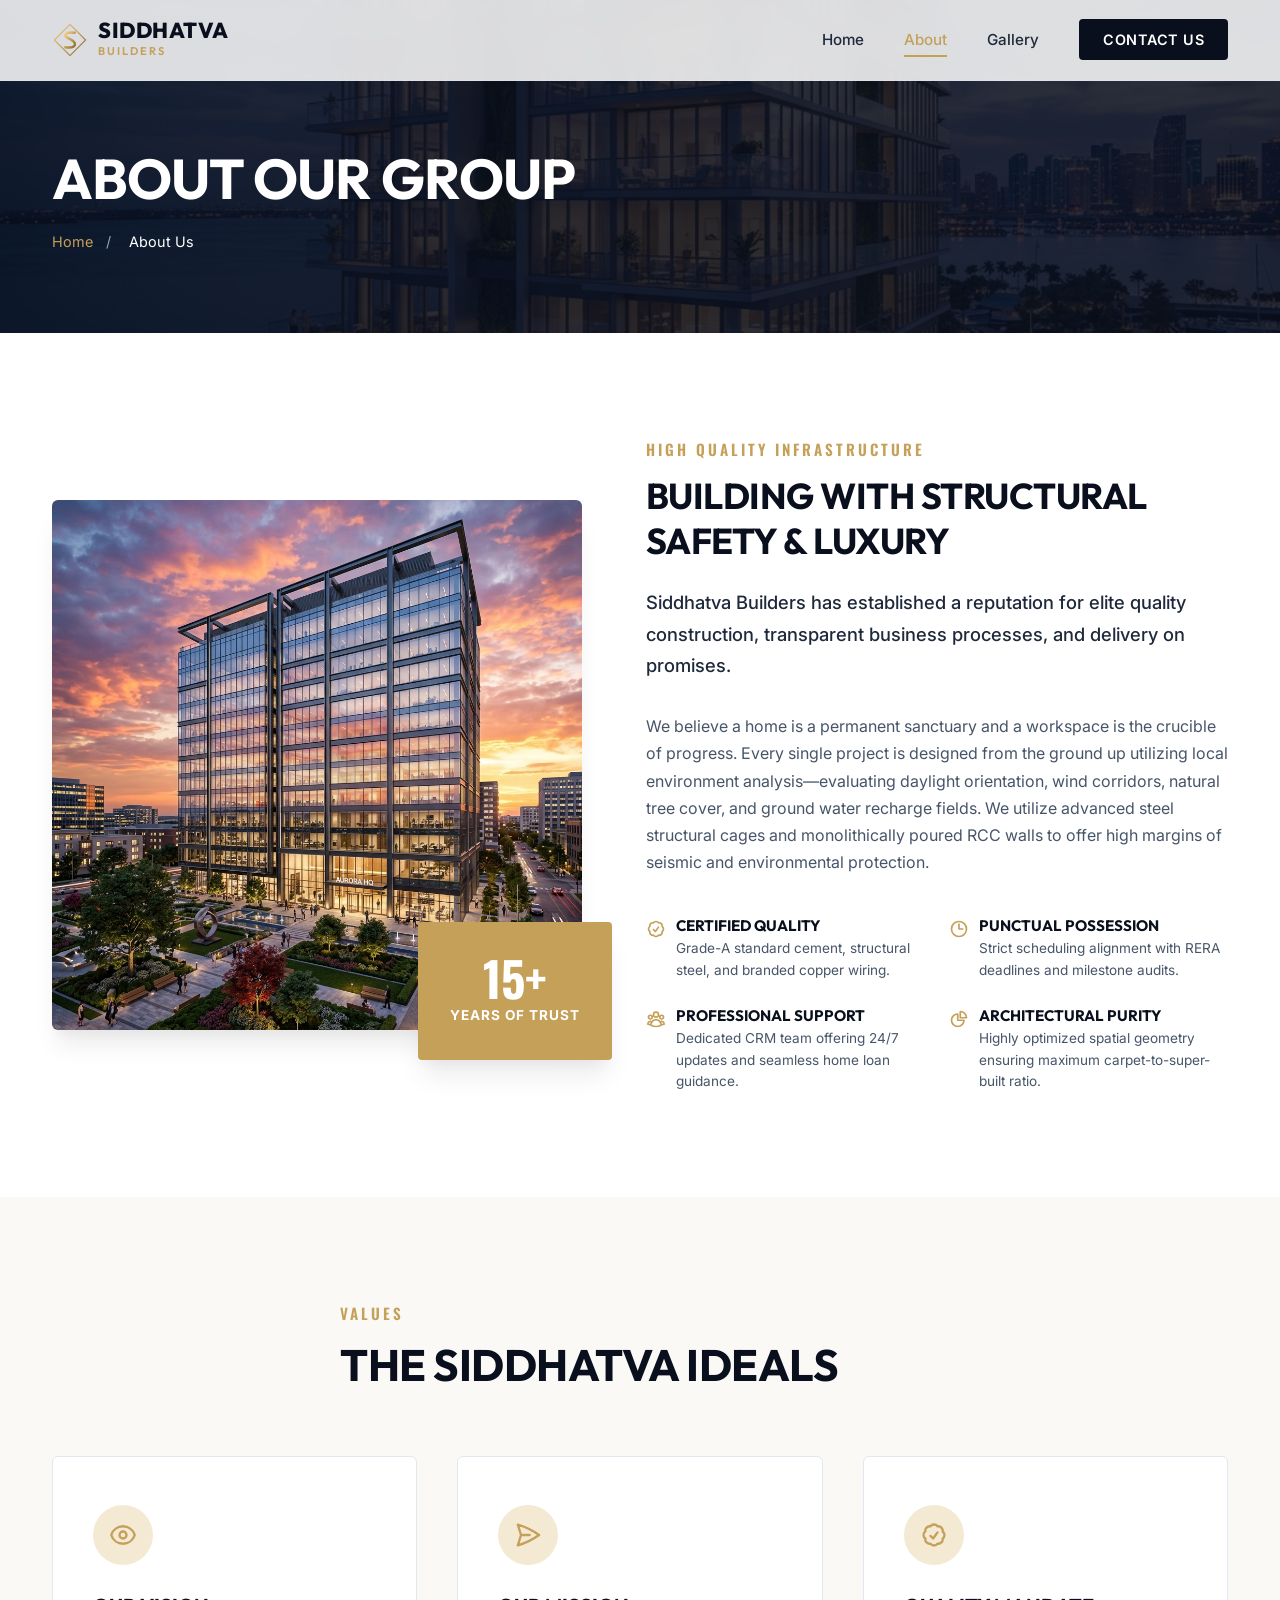
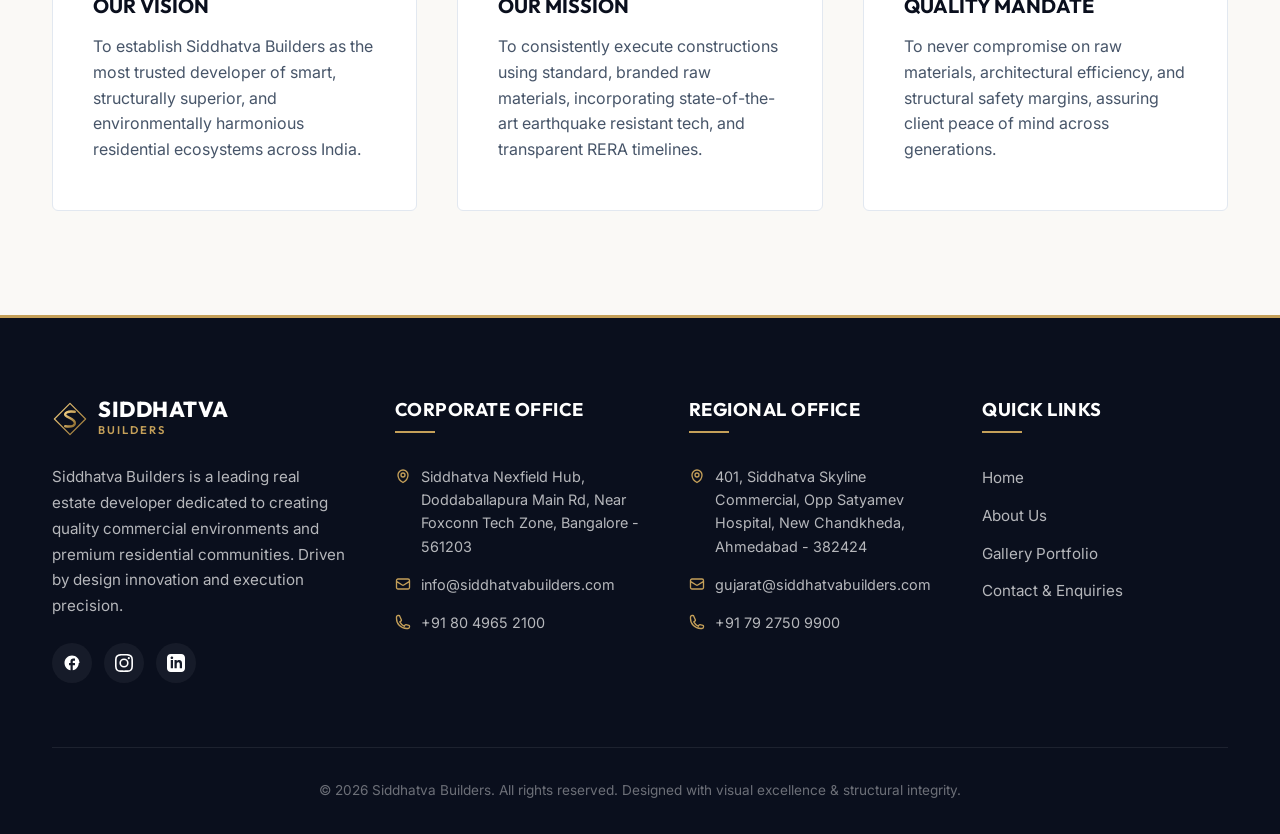
==== commit 330c3ba2: "Update logo to premium gold diamond S monogram and fix text visibility overrides" ====
--- a/about.html
+++ b/about.html
@@ -28,10 +28,17 @@
             <div class="header-container">
                 <a href="index.html" class="logo" id="header-logo-link">
                     <svg viewBox="0 0 60 60" fill="none" xmlns="http://www.w3.org/2000/svg">
-                        <path d="M30 5L5 50H55L30 5Z" stroke="#C5A059" stroke-width="4" stroke-linejoin="round"/>
-                        <path d="M30 18L13 48H47L30 18Z" fill="#C5A059"/>
-                        <path d="M30 30V48" stroke="#0A0F1D" stroke-width="3"/>
-                    </svg>
+                    <defs>
+                        <linearGradient id="goldGrad" x1="0%" y1="0%" x2="100%" y2="100%">
+                            <stop offset="0%" stop-color="#F3D082"/>
+                            <stop offset="50%" stop-color="#C5A059"/>
+                            <stop offset="100%" stop-color="#8E6D2F"/>
+                        </linearGradient>
+                    </defs>
+                    <path d="M30 4L56 30L30 56L4 30L30 4Z" stroke="url(#goldGrad)" stroke-width="2" stroke-linejoin="round"/>
+                    <path d="M38 18C38 18 24 16 22 22C20 28 40 28 38 38C36 44 22 42 22 42" stroke="url(#goldGrad)" stroke-width="4" stroke-linecap="round" stroke-linejoin="round"/>
+                    <path d="M30 12V48" stroke="url(#goldGrad)" stroke-width="1" opacity="0.4"/>
+                </svg>
                     <div class="logo-text">
                         <span class="brand-title">Siddhatva</span>
                         <span class="brand-subtitle">Builders</span>
@@ -187,9 +194,17 @@
                     <div class="footer-widget">
                         <a href="index.html" class="logo" style="margin-bottom: 1.5rem;" id="footer-logo-link">
                             <svg viewBox="0 0 60 60" fill="none" xmlns="http://www.w3.org/2000/svg">
-                                <path d="M30 5L5 50H55L30 5Z" stroke="#C5A059" stroke-width="4" stroke-linejoin="round"/>
-                                <path d="M30 18L13 48H47L30 18Z" fill="#C5A059"/>
-                            </svg>
+                            <defs>
+                                <linearGradient id="goldGrad" x1="0%" y1="0%" x2="100%" y2="100%">
+                                    <stop offset="0%" stop-color="#F3D082"/>
+                                    <stop offset="50%" stop-color="#C5A059"/>
+                                    <stop offset="100%" stop-color="#8E6D2F"/>
+                                </linearGradient>
+                            </defs>
+                            <path d="M30 4L56 30L30 56L4 30L30 4Z" stroke="url(#goldGrad)" stroke-width="2" stroke-linejoin="round"/>
+                            <path d="M38 18C38 18 24 16 22 22C20 28 40 28 38 38C36 44 22 42 22 42" stroke="url(#goldGrad)" stroke-width="4" stroke-linecap="round" stroke-linejoin="round"/>
+                            <path d="M30 12V48" stroke="url(#goldGrad)" stroke-width="1" opacity="0.4"/>
+                </svg>
                             <div class="logo-text">
                                 <span class="brand-title" style="color: #fff;">Siddhatva</span>
                                 <span class="brand-subtitle">Builders</span>
--- a/css/style.css
+++ b/css/style.css
@@ -1629,3 +1629,16 @@
         gap: 2.5rem;
     }
 }
+
+/* Specificity overrides for text overlay visibility on Dark Backgrounds */
+.slide-content h1,
+.slide-content h2,
+.cta-title,
+.page-title {
+    color: var(--color-white) !important;
+}
+
+.slide-desc,
+.cta-desc {
+    color: rgba(255, 255, 255, 0.9) !important;
+}
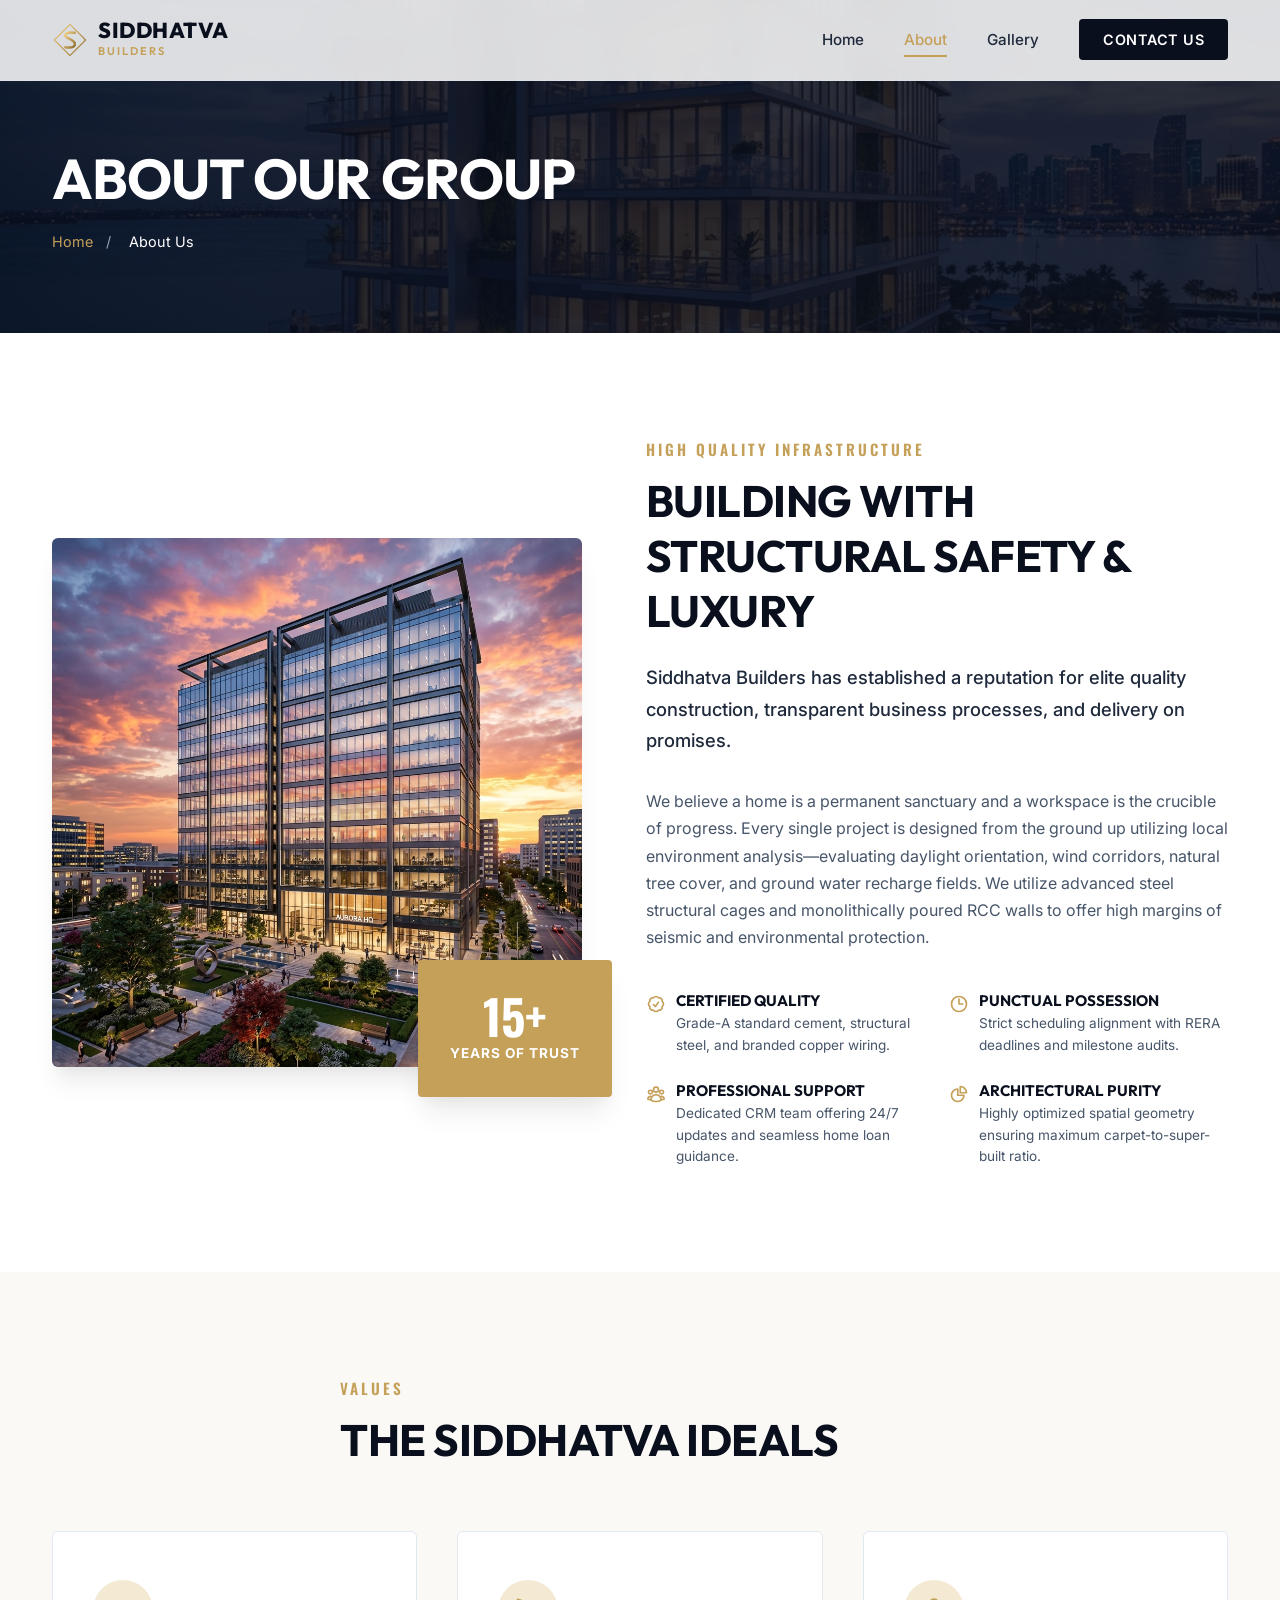
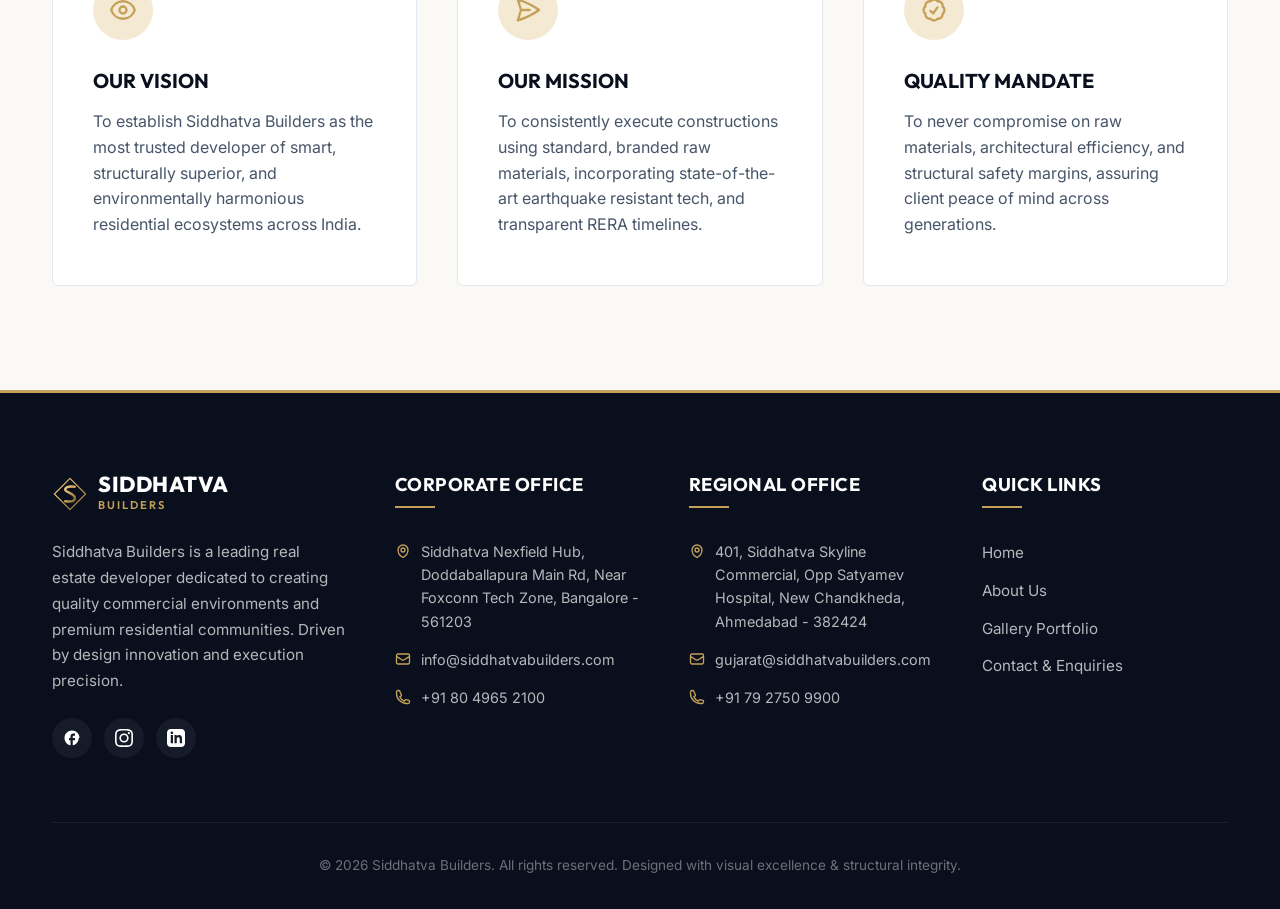
==== commit 7ba3de4e: "Optimize layout responsiveness across mobile, tablet, and wide screens with touch swipe gesture supp" ====
--- a/about.html
+++ b/about.html
@@ -10,7 +10,7 @@
     <meta name="keywords" content="About Siddhatva Builders, Real Estate Developers, Leadership, Mission, Vision, Structural Safety">
     
     <!-- Favicon -->
-    <link rel="icon" type="image/png" href="data:image/svg+xml,<svg xmlns='http://www.w3.org/2000/svg' viewBox='0 0 24 24' fill='%23C5A059'><path d='M12 2L2 22h20L12 2zm0 4l6.5 13H5.5L12 6z'/></svg>">
+    <link rel="icon" type="image/png" href="data:image/svg+xml,<svg xmlns='http://www.w3.org/2000/svg' viewBox='0 0 24 24' fill='none' stroke='%23C5A059' stroke-width='1.5' stroke-linejoin='round'><path d='M12 2L22 12L12 22L2 12L12 2z'/><path d='M15 8c0 0-5.5-.5-6.3 2-.8 2.5 7.3 2.5 6.5 6.5-.8 2.5-6.2 1.5-6.2 1.5' stroke-width='2'/></svg>">
 
     <!-- CSS Sheets -->
     <link rel="stylesheet" href="css/style.css">
@@ -95,7 +95,7 @@
 
                     <div class="about-content-box">
                         <span class="section-subtitle">High Quality Infrastructure</span>
-                        <h2 class="section-title" style="margin-bottom: 1.5rem; font-size: 2.25rem;">Building with Structural Safety & Luxury</h2>
+                        <h2 class="section-title" style="margin-bottom: 1.5rem;">Building with Structural Safety & Luxury</h2>
                         <p class="about-intro-text">Siddhatva Builders has established a reputation for elite quality construction, transparent business processes, and delivery on promises.</p>
                         <p class="about-body-text">We believe a home is a permanent sanctuary and a workspace is the crucible of progress. Every single project is designed from the ground up utilizing local environment analysis—evaluating daylight orientation, wind corridors, natural tree cover, and ground water recharge fields. We utilize advanced steel structural cages and monolithically poured RCC walls to offer high margins of seismic and environmental protection.</p>
                         
--- a/css/style.css
+++ b/css/style.css
@@ -339,7 +339,7 @@
 }
 
 .slide-title {
-    font-size: 4rem;
+    font-size: clamp(2rem, 5.5vw, 4rem);
     font-weight: 700;
     line-height: 1.15;
     margin-bottom: 1.5rem;
@@ -552,7 +552,7 @@
 }
 
 .section-title {
-    font-size: 2.75rem;
+    font-size: clamp(1.75rem, 4.5vw, 2.75rem);
     font-weight: 700;
     text-transform: uppercase;
     letter-spacing: -0.5px;
@@ -684,7 +684,8 @@
 
 .project-features {
     display: flex;
-    gap: 1.5rem;
+    flex-wrap: wrap;
+    gap: 1rem 1.5rem;
     border-top: 1px solid var(--color-border);
     padding-top: 1.25rem;
 }
@@ -823,7 +824,7 @@
 }
 
 .page-title {
-    font-size: 3.5rem;
+    font-size: clamp(2rem, 5vw, 3.5rem);
     font-weight: 700;
     text-transform: uppercase;
     margin-bottom: 1rem;
@@ -1498,26 +1499,59 @@
 }
 
 /* Responsiveness adjustments */
+
+/* Laptop L & Ultra-wide (min-width: 1440px) */
+@media (min-width: 1440px) {
+    .container {
+        max-width: 1360px;
+    }
+}
+
+/* Standard Laptops & Desktops (max-width: 1200px) */
+@media (max-width: 1200px) {
+    .container {
+        max-width: 1140px;
+    }
+}
+
+/* Small Laptops & Large Tablets (max-width: 1024px) */
 @media (max-width: 1024px) {
     .container {
+        max-width: 960px;
         padding: 0 1.5rem;
     }
-    .slide-title {
-        font-size: 3rem;
-    }
+    
+    /* Mobile / Tablet Parallax Scroll Performance Fix */
+    .cta-banner {
+        background-attachment: scroll !important;
+        padding: 6rem 0;
+    }
+    
+    /* Highlights Grid (2 Columns) */
     .highlights-grid {
         grid-template-columns: repeat(2, 1fr);
+        border-radius: 8px;
     }
     .highlight-card {
-        border-right: none;
+        border-right: 1px solid var(--color-border);
         border-bottom: 1px solid var(--color-border);
     }
     .highlight-card:nth-child(even) {
         border-right: none;
     }
+    .highlight-card:nth-child(3),
+    .highlight-card:nth-child(4) {
+        border-bottom: none;
+    }
+    
     .projects-grid {
         grid-template-columns: 1fr;
-    }
+        gap: 2.5rem;
+    }
+    .project-image-wrapper {
+        height: 320px;
+    }
+    
     .credentials-grid {
         grid-template-columns: repeat(2, 1fr);
     }
@@ -1530,7 +1564,7 @@
         right: 0;
     }
     .values-grid {
-        grid-template-columns: 1fr;
+        grid-template-columns: repeat(2, 1fr);
     }
     .gallery-grid {
         grid-template-columns: repeat(2, 1fr);
@@ -1545,6 +1579,7 @@
     }
 }
 
+/* Tablets & Netbooks (max-width: 768px) */
 @media (max-width: 768px) {
     .section-padding {
         padding: 4.5rem 0;
@@ -1555,16 +1590,21 @@
     .header-container {
         height: 65px;
     }
+    
+    /* Scrollable and cleaner Navigation drawer */
     .nav-menu {
         position: fixed;
         top: 65px;
         left: -100%;
         width: 100%;
         height: calc(100vh - 65px);
+        max-height: calc(100vh - 65px);
+        overflow-y: auto;
         background-color: var(--color-white);
         flex-direction: column;
         align-items: center;
-        justify-content: center;
+        justify-content: flex-start;
+        padding: 4rem 2rem;
         gap: 2rem;
         transition: var(--transition-normal);
         box-shadow: var(--shadow-lg);
@@ -1585,17 +1625,57 @@
     .mobile-nav-toggle.active span:nth-child(3) {
         transform: rotate(-45deg) translate(6px, -6px);
     }
-    .slide-title {
-        font-size: 2.25rem;
-    }
-    .slide-desc {
-        font-size: 1rem;
-        margin-bottom: 2rem;
-    }
-    .btn {
-        padding: 0.8rem 1.75rem;
-        font-size: 0.85rem;
-    }
+    
+    .highlights-section {
+        margin-top: 1.5rem;
+    }
+    .highlights-grid {
+        /* Keep it 2 columns on tablet for better visual balance */
+        grid-template-columns: repeat(2, 1fr);
+    }
+    .highlight-card {
+        padding: 2.25rem 1.5rem;
+    }
+    .highlight-card:nth-child(even) {
+        border-right: none;
+    }
+    .highlight-card:nth-child(3),
+    .highlight-card:nth-child(4) {
+        border-bottom: none;
+    }
+    
+    .projects-grid {
+        grid-template-columns: 1fr;
+    }
+    .project-image-wrapper {
+        height: 285px;
+    }
+    
+    /* Keep grids 2-columns on tablet for a cleaner layout */
+    .credentials-grid {
+        grid-template-columns: repeat(2, 1fr);
+    }
+    .gallery-grid {
+        grid-template-columns: repeat(2, 1fr);
+    }
+    .values-grid {
+        grid-template-columns: repeat(2, 1fr);
+    }
+    .footer-grid {
+        grid-template-columns: repeat(2, 1fr);
+        gap: 2rem;
+    }
+    
+    .contact-form-box {
+        padding: 2.5rem;
+    }
+    .form-grid {
+        grid-template-columns: 1fr;
+    }
+    .form-group.full-width {
+        grid-column: span 1;
+    }
+    
     .slider-arrow {
         width: 45px;
         height: 45px;
@@ -1606,27 +1686,143 @@
     .slider-arrow-right {
         right: 15px;
     }
+    
+    /* Scale CTA banner padding & text sizes */
+    .cta-banner {
+        padding: 5rem 0 !important;
+    }
+    .cta-title {
+        font-size: clamp(1.75rem, 6vw, 2.5rem) !important;
+    }
+}
+
+/* Mobile Large (max-width: 576px) */
+@media (max-width: 576px) {
+    .container {
+        padding: 0 1.25rem;
+    }
+    
+    /* Collapse to 1 column below 576px */
     .highlights-grid {
         grid-template-columns: 1fr;
     }
+    .highlight-card {
+        border-right: none !important;
+        border-bottom: 1px solid var(--color-border) !important;
+    }
+    .highlight-card:last-child {
+        border-bottom: none !important;
+    }
+    
     .credentials-grid {
         grid-template-columns: 1fr;
     }
     .gallery-grid {
         grid-template-columns: 1fr;
     }
-    .contact-form-box {
-        padding: 2rem;
-    }
-    .form-grid {
+    .values-grid {
         grid-template-columns: 1fr;
-    }
-    .form-group.full-width {
-        grid-column: span 1;
     }
     .footer-grid {
         grid-template-columns: 1fr;
         gap: 2.5rem;
+    }
+    
+    .about-experience-badge {
+        padding: 1.5rem;
+        right: 15px;
+        bottom: 15px;
+    }
+    .about-experience-num {
+        font-size: 2.5rem;
+    }
+}
+
+/* Mobile Small (max-width: 480px) */
+@media (max-width: 480px) {
+    .container {
+        padding: 0 1rem;
+    }
+    .section-padding {
+        padding: 3.5rem 0;
+    }
+    .slide-content {
+        padding-top: 2rem;
+    }
+    .slide-actions {
+        display: flex;
+        flex-direction: column;
+        gap: 0.75rem;
+        width: 100%;
+    }
+    .btn {
+        width: 100%;
+        margin-left: 0 !important;
+        padding: 0.75rem 1.5rem;
+        font-size: 0.8rem;
+    }
+    .slider-indicators {
+        bottom: 25px;
+        gap: 10px;
+    }
+    .indicator {
+        width: 10px;
+        height: 10px;
+    }
+    
+    /* Hide slider arrows on small mobile devices (since touch swipes are enabled) */
+    .slider-arrow {
+        display: none !important;
+    }
+    
+    .about-experience-badge {
+        padding: 1.25rem;
+        right: 15px;
+        bottom: 15px;
+    }
+    .about-experience-num {
+        font-size: 2.25rem;
+    }
+    .about-features-list {
+        grid-template-columns: 1fr;
+    }
+    .logo-text .brand-title {
+        font-size: 1.15rem;
+    }
+    .logo-text .brand-subtitle {
+        font-size: 0.65rem;
+        letter-spacing: 1px;
+    }
+    .site-header.scrolled .header-container {
+        height: 60px;
+    }
+    
+    /* Scale down project card padding & heights on small screen */
+    .project-image-wrapper {
+        height: 200px;
+    }
+    .project-info {
+        padding: 1.25rem !important;
+    }
+    .project-features {
+        gap: 0.75rem 1.25rem !important;
+    }
+    
+    /* CTA Banner Small Mobile */
+    .cta-banner {
+        padding: 4rem 0 !important;
+    }
+    
+    /* Form Padding Small Mobile */
+    .contact-form-box {
+        padding: 1.5rem;
+    }
+    .form-title {
+        font-size: 1.5rem;
+        margin-bottom: 1.5rem;
+    }
+    .office-card {
+        padding: 1.5rem;
     }
 }
 
